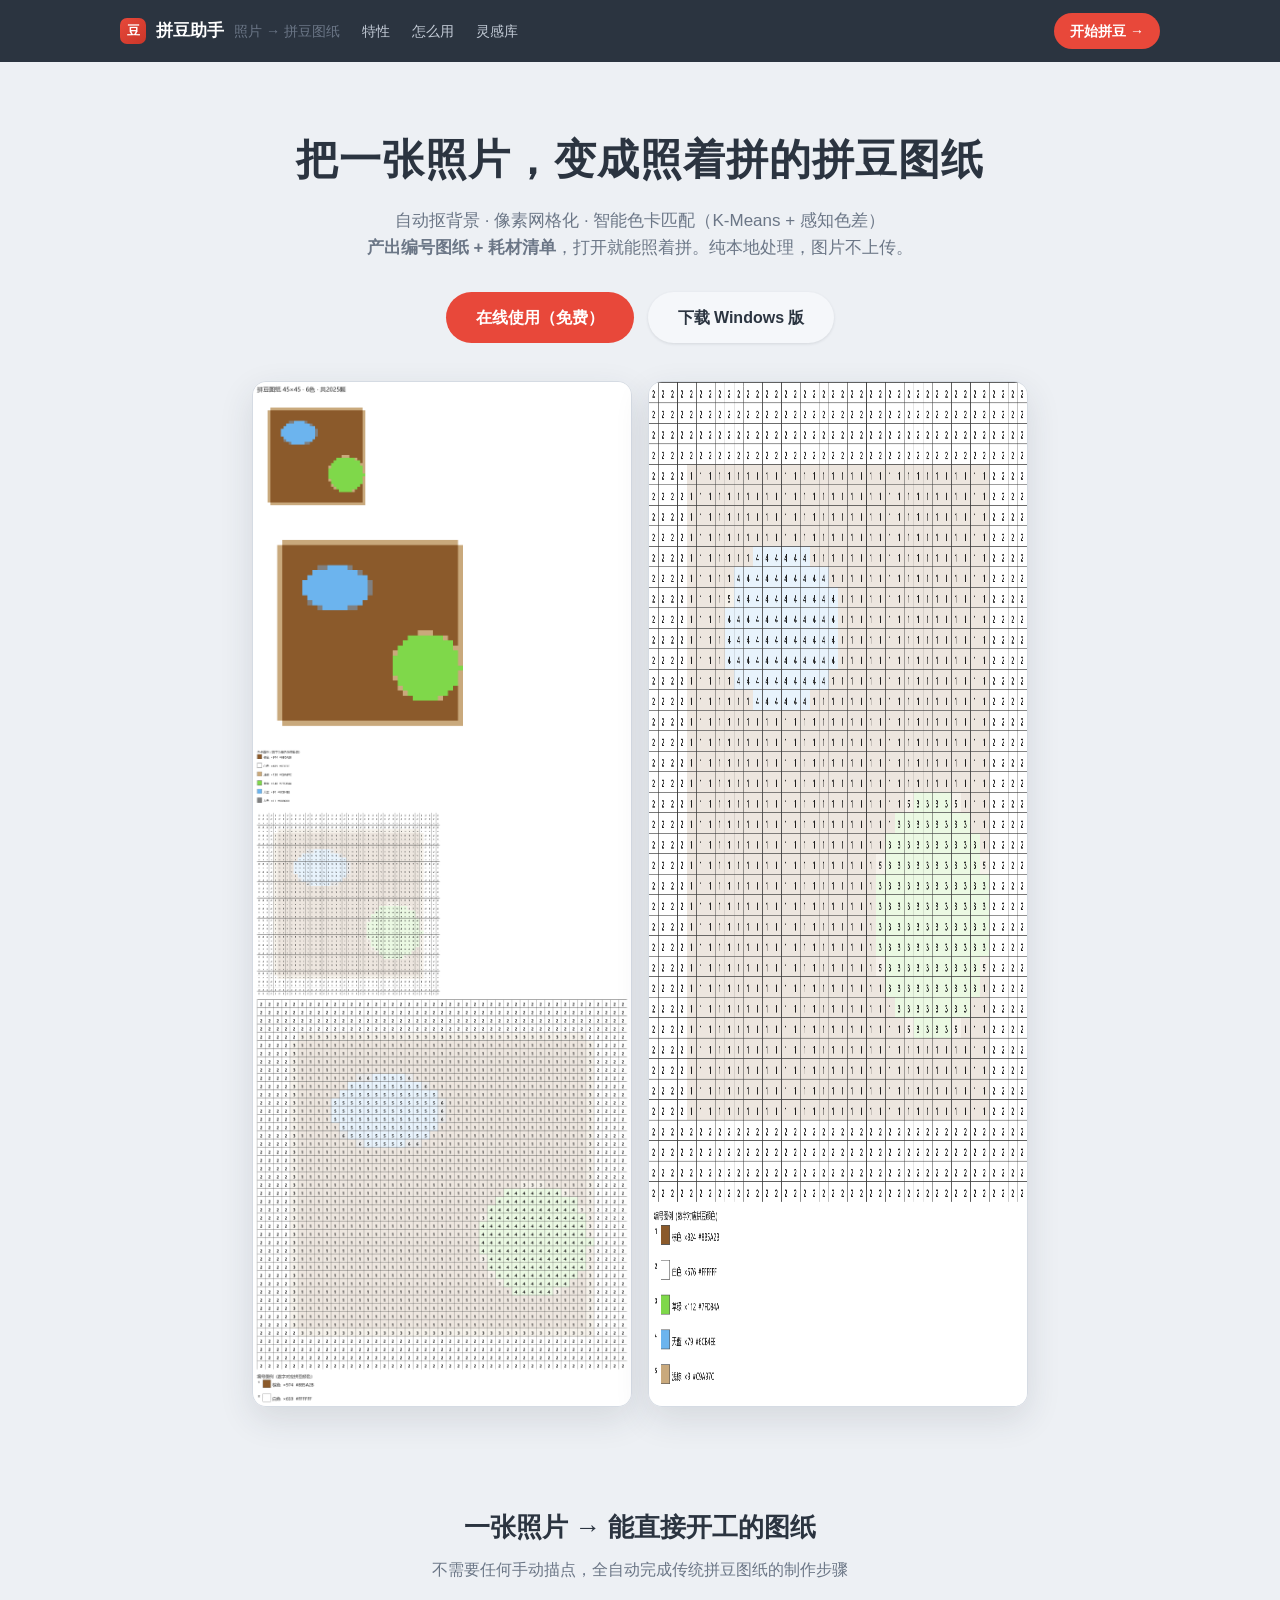
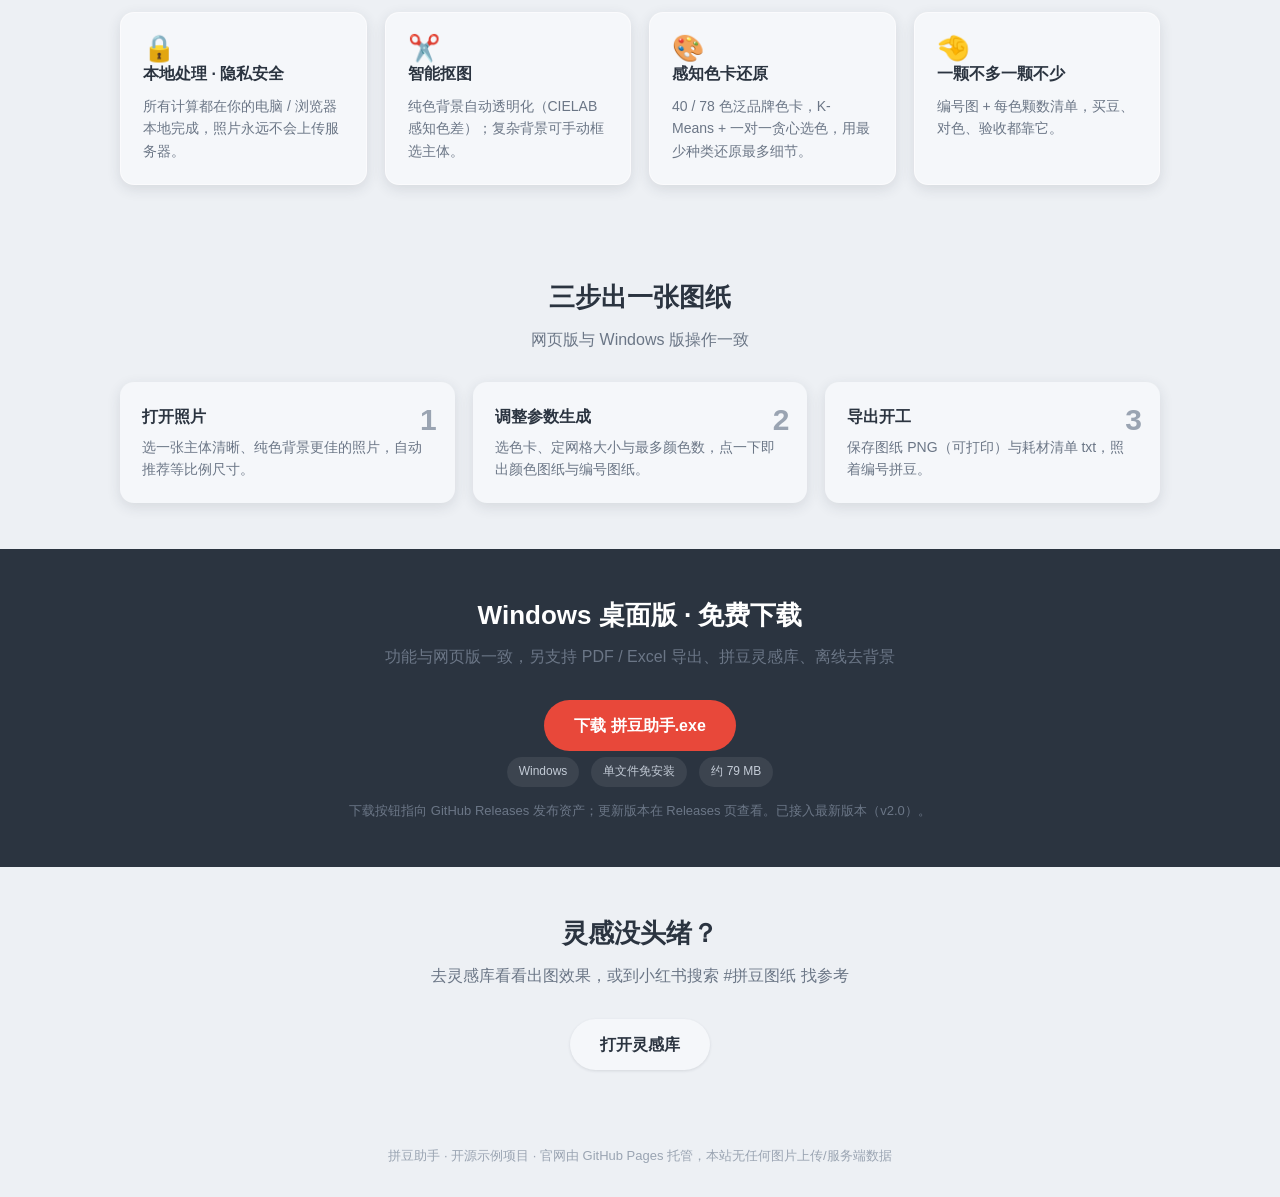
==== site/index.html @ e29d4979 "v2.0: 拼豆助手桌面端 + GitHub Pages 官网与在线工具" ====
<!DOCTYPE html>
<html lang="zh-CN">
<head>
<meta charset="UTF-8">
<meta name="viewport" content="width=device-width, initial-scale=1.0">
<title>拼豆助手 · 照片变拼豆图纸</title>
<meta name="description" content="把一张照片变成可以直接照着拼的拼豆图纸：自动抠图、色卡映射、编号图纸、耗材清单。纯本地处理，不上传图片。">
<link rel="stylesheet" href="css/style.css">
</head>
<body>

<header>
  <div class="wrap">
    <nav>
      <span class="logo"><span class="dot-heart"></span>拼豆助手
        <small>照片 → 拼豆图纸</small></span>
      <a class="navlink" href="#features">特性</a>
      <a class="navlink" href="#how">怎么用</a>
      <a class="navlink" href="gallery.html">灵感库</a>
      <span class="spacer"></span>
      <a class="cta" href="tool.html">开始拼豆 →</a>
    </nav>
  </div>
</header>

<section class="hero">
  <div class="wrap">
    <h1>把一张照片，变成<b>照着拼</b>的拼豆图纸</h1>
    <p class="sub">自动抠背景 · 像素网格化 · 智能色卡匹配（K-Means + 感知色差）<br>
      <b>产出编号图纸 + 耗材清单</b>，打开就能照着拼。纯本地处理，图片不上传。</p>
    <div class="btnrow">
      <a class="btn primary" href="tool.html">在线使用（免费）</a>
      <a class="btn ghost" href="#download">下载 Windows 版</a>
    </div>
    <div class="hero-pic">
      <img src="assets/sample_t1.png" alt="拼豆图纸示例：颜色格子图 + 图例">
      <img src="assets/sample_number.png" alt="拼豆图纸示例：编号图">
    </div>
  </div>
</section>

<section id="features">
  <div class="wrap">
    <h2>一张照片 → 能直接开工的图纸</h2>
    <p class="lead">不需要任何手动描点，全自动完成传统拼豆图纸的制作步骤</p>
    <div class="cards">
      <div class="card"><div class="emoji">🔒</div><h3>本地处理 · 隐私安全</h3>
        <p>所有计算都在你的电脑 / 浏览器本地完成，照片永远不会上传服务器。</p></div>
      <div class="card"><div class="emoji">✂️</div><h3>智能抠图</h3>
        <p>纯色背景自动透明化（CIELAB 感知色差）；复杂背景可手动框选主体。</p></div>
      <div class="card"><div class="emoji">🎨</div><h3>感知色卡还原</h3>
        <p>40 / 78 色泛品牌色卡，K-Means + 一对一贪心选色，用最少种类还原最多细节。</p></div>
      <div class="card"><div class="emoji">🤏</div><h3>一颗不多一颗不少</h3>
        <p>编号图 + 每色颗数清单，买豆、对色、验收都靠它。</p></div>
    </div>
  </div>
</section>

<section id="how">
  <div class="wrap">
    <h2>三步出一张图纸</h2>
    <p class="lead">网页版与 Windows 版操作一致</p>
    <div class="steps">
      <div class="step"><span class="n">1</span><h4>打开照片</h4>
        <p>选一张主体清晰、纯色背景更佳的照片，自动推荐等比例尺寸。</p></div>
      <div class="step"><span class="n">2</span><h4>调整参数生成</h4>
        <p>选色卡、定网格大小与最多颜色数，点一下即出颜色图纸与编号图纸。</p></div>
      <div class="step"><span class="n">3</span><h4>导出开工</h4>
        <p>保存图纸 PNG（可打印）与耗材清单 txt，照着编号拼豆。</p></div>
    </div>
  </div>
</section>

<section id="download" class="download">
  <div class="wrap">
    <h2>Windows 桌面版 · 免费下载</h2>
    <p class="lead">功能与网页版一致，另支持 PDF / Excel 导出、拼豆灵感库、离线去背景</p>
    <div class="btnrow"><a class="btn primary" id="dl-btn" href="#download">下载 拼豆助手.exe</a></div>
    <div class="badges"><span>Windows</span><span>单文件免安装</span><span>约 79 MB</span></div>
    <p class="note">下载按钮指向 GitHub Releases 发布资产；更新版本在 Releases 页查看。<br id="dl-hint" style="display:none">已接入最新版本（v2.0）。</p>
  </div>
</section>

<section>
  <div class="wrap">
    <h2>灵感没头绪？</h2>
    <p class="lead">去灵感库看看出图效果，或到小红书搜索 #拼豆图纸 找参考</p>
    <div class="btnrow"><a class="btn ghost" href="gallery.html">打开灵感库</a></div>
  </div>
</section>

<footer>
  拼豆助手 · 开源示例项目 · 官网由 GitHub Pages 托管，本站无任何图片上传/服务端数据
</footer>

</body>
</html>
---- site/css/style.css ----
/* 拼豆助手 · 官网样式 —— 现代拟态风（与桌面版一致） */
* { margin: 0; padding: 0; box-sizing: border-box; }
:root {
  --bg: #EDF0F4; --card: #F5F7FA; --paper: #FFFFFF;
  --ink: #2B3440; --ink-soft: #6B7686; --ink-faint: #9AA4B2;
  --bead: #E8483A; --bead-dark: #C93629; --teal: #2E8C83; --gold: #E8A33D;
  --shadow: rgba(43, 52, 64, .12); --hair: #D5DBE3;
}
html { scroll-behavior: smooth; }
body { background: var(--bg); color: var(--ink);
  font-family: "Segoe UI", "Microsoft YaHei UI", "PingFang SC", sans-serif;
  line-height: 1.6; -webkit-font-smoothing: antialiased; }
a { color: var(--teal); text-decoration: none; }
a:hover { text-decoration: underline; }
.wrap { max-width: 1080px; margin: 0 auto; padding: 0 20px; }

/* 头部 */
header { background: var(--ink); position: sticky; top: 0; z-index: 50; }
nav { display: flex; align-items: center; gap: 22px; height: 62px; }
.logo { display: flex; align-items: center; gap: 10px; color: #fff;
  font-weight: 700; font-size: 17px; }
.logo small { color: var(--ink-soft); font-weight: 400; }
.dot-heart { width: 26px; height: 26px; border-radius: 7px;
  background: linear-gradient(135deg, var(--bead), var(--bead-dark));
  position: relative; }
.dot-heart::after { content: "豆"; position: absolute; inset: 0;
  display: grid; place-items: center; color: #fff; font-size: 13px; }
nav a.navlink { color: #C3CBD6; font-size: 14px; }
nav a.navlink:hover { color: #fff; text-decoration: none; }
nav .spacer { flex: 1; }
nav .cta { background: var(--bead); color: #fff !important; padding: 7px 16px;
  border-radius: 24px; font-size: 14px; font-weight: 600; }
nav .cta:hover { background: var(--bead-dark); text-decoration: none; }

/* Hero */
.hero { padding: 64px 0 54px; text-align: center; }
.hero h1 { font-size: 42px; letter-spacing: 1px; }
.hero .sub { color: var(--ink-soft); font-size: 17px; margin: 14px 0 30px; }
.btnrow { display: flex; gap: 14px; justify-content: center; flex-wrap: wrap; }
.btn { display: inline-block; padding: 13px 30px; border-radius: 26px;
  font-size: 16px; font-weight: 600; cursor: pointer; border: none; }
.btn.primary { background: var(--bead); color: #fff; }
.btn.primary:hover { background: var(--bead-dark); text-decoration: none; }
.btn.ghost { background: var(--card); color: var(--ink);
  box-shadow: 0 1px 3px var(--shadow); }
.btn.ghost:hover { background: #fff; text-decoration: none; }
.hero-pic { margin-top: 38px; display: flex; justify-content: center; gap: 16px;
  flex-wrap: wrap; }
.hero-pic img { max-width: 380px; width: 100%; border-radius: 14px;
  box-shadow: 0 12px 34px var(--shadow); border: 1px solid var(--hair); }

/* 区块 */
section { padding: 46px 0; }
section h2 { font-size: 26px; text-align: center; margin-bottom: 8px; }
section .lead { text-align: center; color: var(--ink-soft); margin-bottom: 30px; }
.cards { display: grid; grid-template-columns: repeat(auto-fit, minmax(220px, 1fr));
  gap: 18px; }
.card { background: var(--card); border-radius: 14px; padding: 22px;
  box-shadow: 0 4px 14px var(--shadow); border: 1px solid rgba(255,255,255,.6); }
.card h3 { font-size: 16px; margin-bottom: 8px; }
.card p { color: var(--ink-soft); font-size: 14px; }
.emoji { font-size: 26px; line-height: 1; }

/* 步骤 */
.steps { display: grid; grid-template-columns: repeat(auto-fit, minmax(240px, 1fr));
  gap: 18px; }
.step { background: var(--card); border-radius: 14px; padding: 22px;
  position: relative; box-shadow: 0 4px 14px var(--shadow); }
.step .n { position: absolute; top: 14px; right: 18px; color: var(--ink-faint);
  font-size: 30px; font-weight: 800; }
.step h4 { margin-bottom: 6px; }
.step p { color: var(--ink-soft); font-size: 14px; }

/* 下载 */
.download { background: var(--ink); color: #fff; text-align: center; }
.download h2 { color: #fff; }
.download .lead { color: var(--ink-soft); }
.badges { display: flex; justify-content: center; gap: 12px; flex-wrap: wrap;
  margin-top: 6px; }
.badges span { background: rgba(255,255,255,.08); padding: 5px 12px;
  border-radius: 20px; font-size: 12px; color: #C3CBD6; }
.note { margin-top: 14px; color: var(--ink-soft); font-size: 13px; }

/* 灵感库 */
.pics { display: grid; grid-template-columns: repeat(auto-fit, minmax(220px, 1fr));
  gap: 18px; }
.pics figure { background: var(--card); border-radius: 14px; padding: 12px;
  box-shadow: 0 4px 14px var(--shadow); }
.pics img { width: 100%; border-radius: 8px; border: 1px solid var(--hair); }
.pics figcaption { font-size: 13px; color: var(--ink-soft); padding: 8px 2px 2px; }

footer { padding: 30px 0; text-align: center; color: var(--ink-faint);
  font-size: 13px; }

@media (max-width: 640px) {
  .hero h1 { font-size: 30px; }
  nav .navlink, .logo small { display: none; }
}
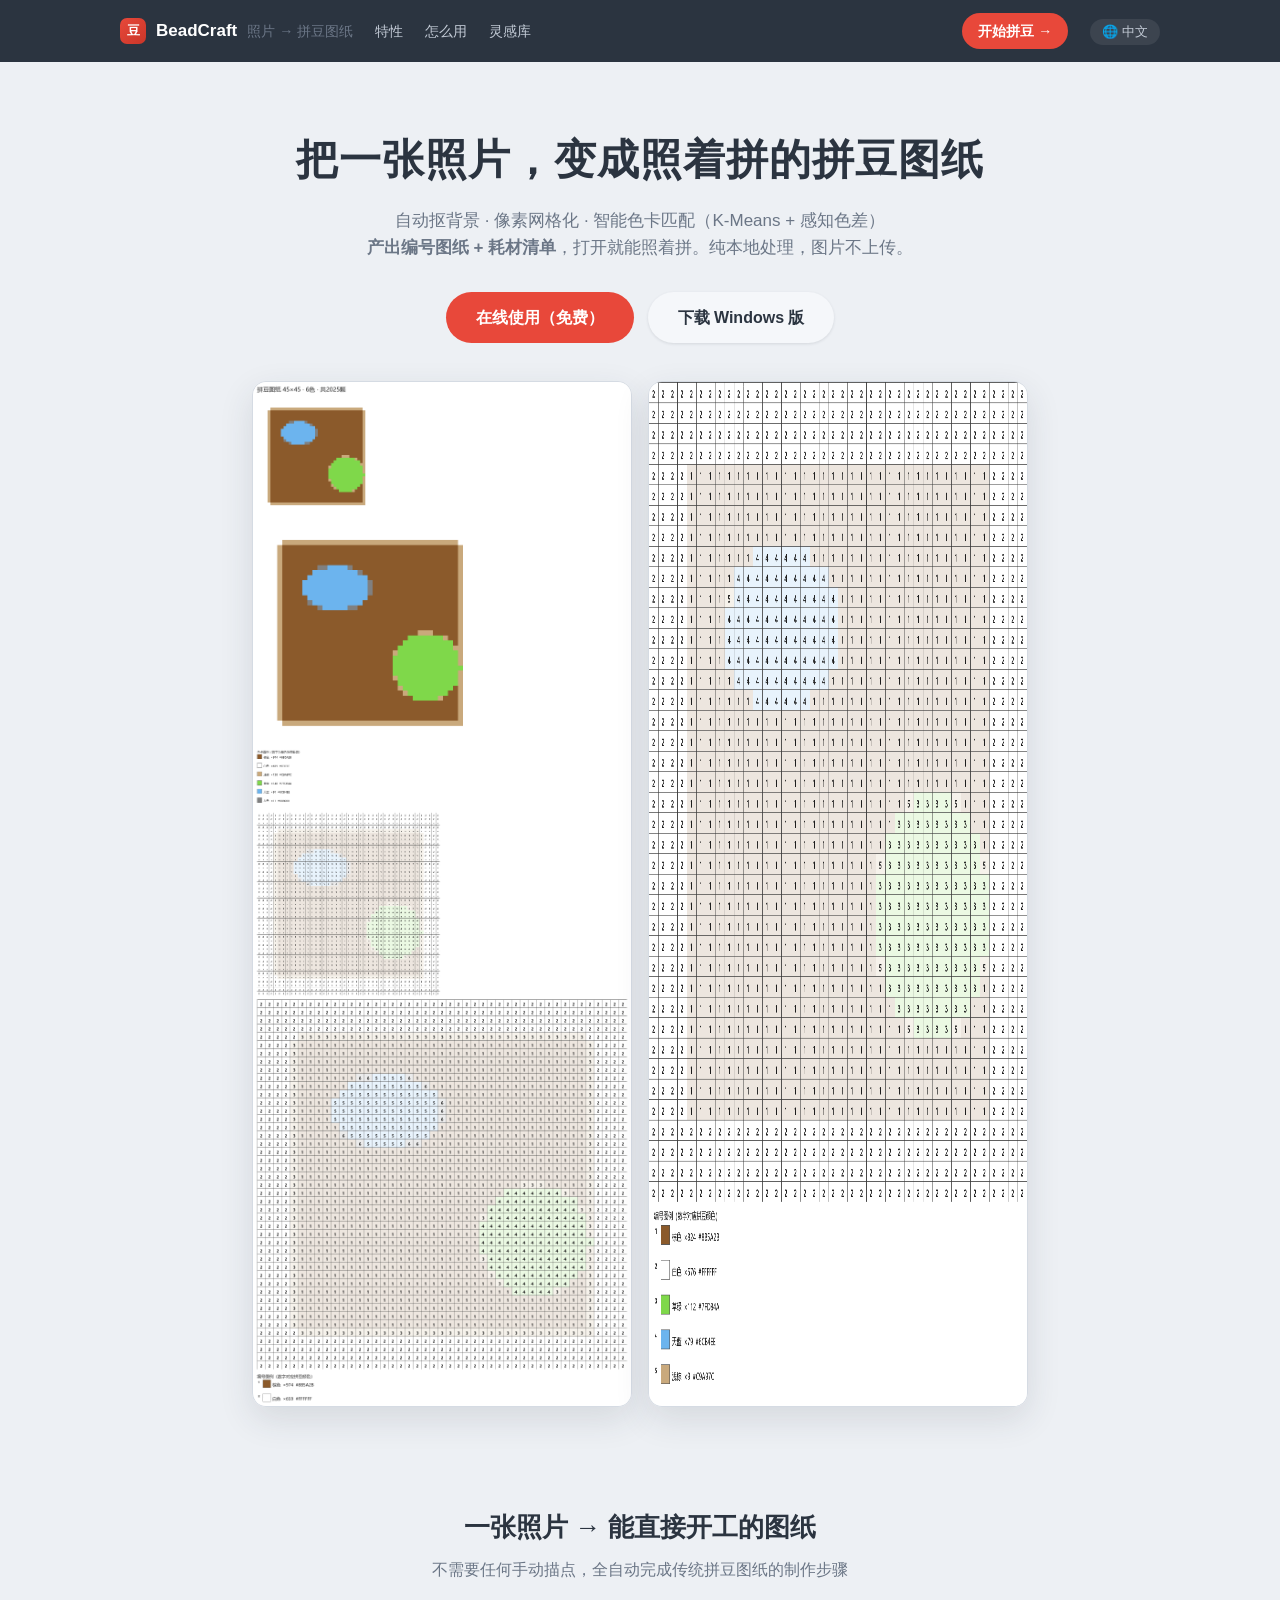
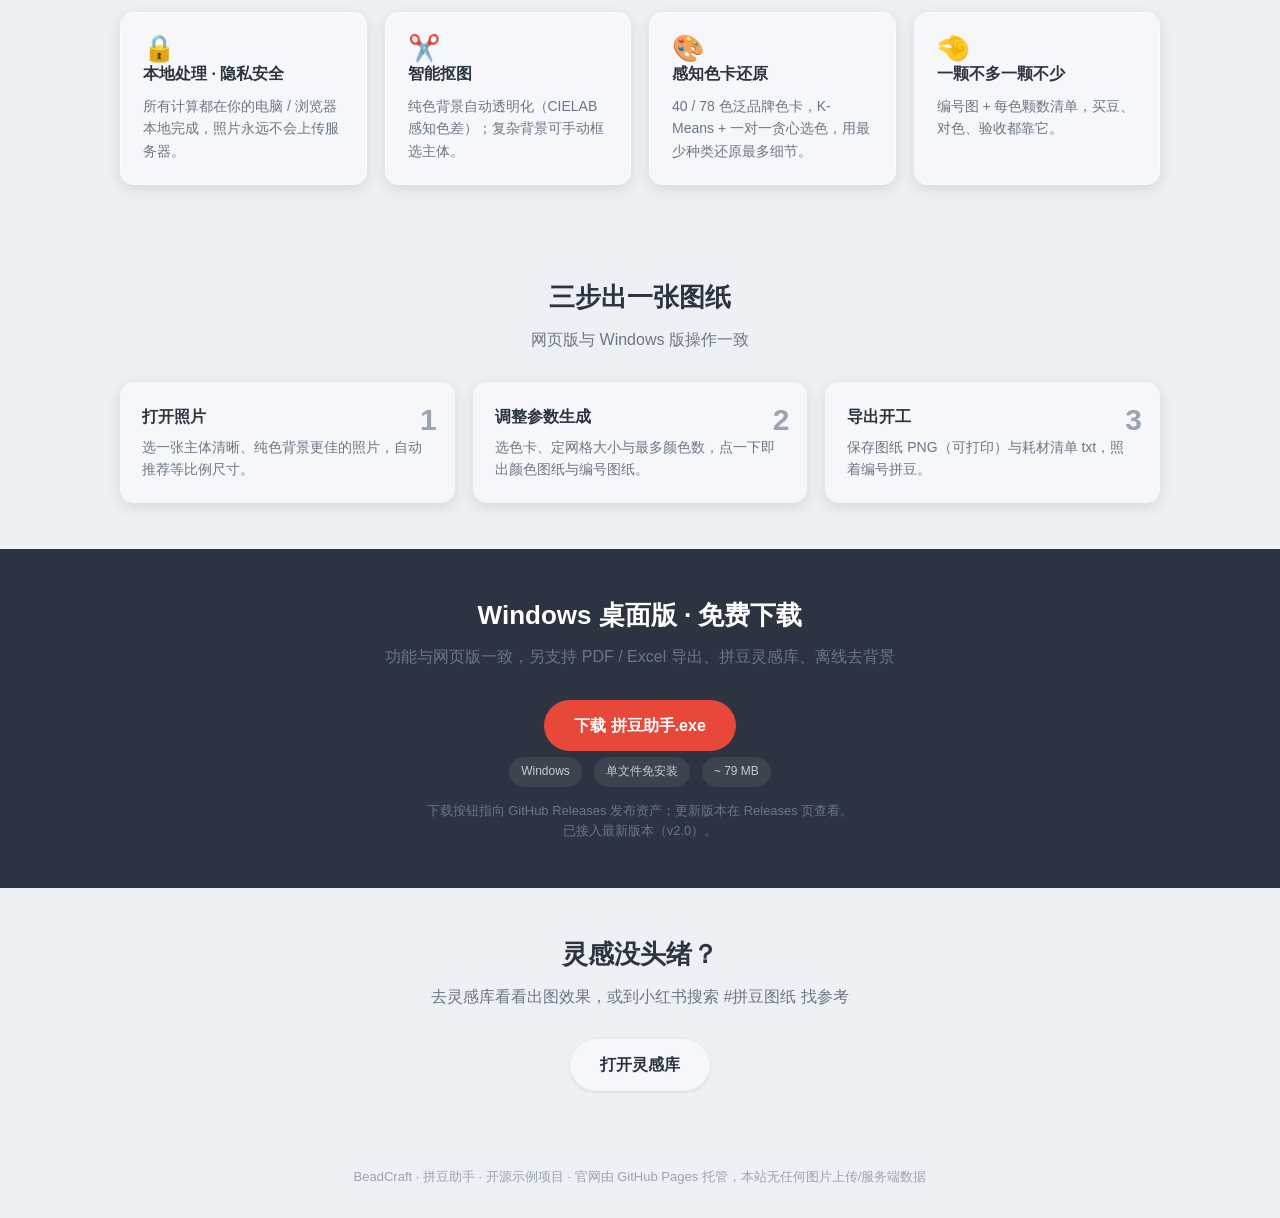
==== commit a20edda0: "site: 新版双语官网（中英切换 + 下载链接指向 Release）" ====
--- a/site/index.html
+++ b/site/index.html
@@ -3,8 +3,8 @@
 <head>
 <meta charset="UTF-8">
 <meta name="viewport" content="width=device-width, initial-scale=1.0">
-<title>拼豆助手 · 照片变拼豆图纸</title>
-<meta name="description" content="把一张照片变成可以直接照着拼的拼豆图纸：自动抠图、色卡映射、编号图纸、耗材清单。纯本地处理，不上传图片。">
+<title>BeadCraft · 拼豆助手 — Photo to Perler-Bead Pattern</title>
+<meta name="description" content="Turn any photo into a numbered perler-bead pattern: automatic background removal, palette mapping, printable chart + supply list. Runs entirely offline in your browser. / 把照片一键变成拼豆图纸，纯浏览器本地处理。">
 <link rel="stylesheet" href="css/style.css">
 </head>
 <body>
@@ -12,25 +12,42 @@
 <header>
   <div class="wrap">
     <nav>
-      <span class="logo"><span class="dot-heart"></span>拼豆助手
-        <small>照片 → 拼豆图纸</small></span>
-      <a class="navlink" href="#features">特性</a>
-      <a class="navlink" href="#how">怎么用</a>
-      <a class="navlink" href="gallery.html">灵感库</a>
+      <span class="logo"><span class="dot-heart"></span>BeadCraft
+        <small data-lang="zh">照片 → 拼豆图纸</small>
+        <small data-lang="en" style="display:none">Photo → Bead Pattern</small></span>
+      <a class="navlink" href="#features" data-lang="zh">特性</a>
+      <a class="navlink" href="#features" data-lang="en" style="display:none">Features</a>
+      <a class="navlink" href="#how" data-lang="zh">怎么用</a>
+      <a class="navlink" href="#how" data-lang="en" style="display:none">How-To</a>
+      <a class="navlink" href="gallery.html" data-lang="zh">灵感库</a>
+      <a class="navlink" href="gallery.html" data-lang="en" style="display:none">Gallery</a>
       <span class="spacer"></span>
-      <a class="cta" href="tool.html">开始拼豆 →</a>
+      <a class="cta" href="tool.html" data-lang="zh">开始拼豆 →</a>
+      <a class="cta" href="tool.html" data-lang="en" style="display:none">Try Online →</a>
+      <span class="lang-sel" id="langSel">
+        <button onclick="toggleLang()" id="langBtn">🌐 中文</button>
+        <div class="drop">
+          <a href="#" onclick="setLang('zh');return false">中文</a>
+          <a href="#" onclick="setLang('en');return false">English</a>
+        </div>
+      </span>
     </nav>
   </div>
 </header>
 
 <section class="hero">
   <div class="wrap">
-    <h1>把一张照片，变成<b>照着拼</b>的拼豆图纸</h1>
-    <p class="sub">自动抠背景 · 像素网格化 · 智能色卡匹配（K-Means + 感知色差）<br>
+    <h1 data-lang="zh">把一张照片，变成<b>照着拼</b>的拼豆图纸</h1>
+    <h1 data-lang="en" style="display:none">Turn any photo into a <b>printable</b> perler-bead pattern</h1>
+    <p class="sub" data-lang="zh">自动抠背景 · 像素网格化 · 智能色卡匹配（K-Means + 感知色差）<br>
       <b>产出编号图纸 + 耗材清单</b>，打开就能照着拼。纯本地处理，图片不上传。</p>
+    <p class="sub" data-lang="en" style="display:none">Auto background removal · Pixel grid · Smart palette matching (K-Means + perceptual color)<br>
+      <b>Numbered chart + shopping list</b>, ready to bead. 100% local — nothing is uploaded.</p>
     <div class="btnrow">
-      <a class="btn primary" href="tool.html">在线使用（免费）</a>
-      <a class="btn ghost" href="#download">下载 Windows 版</a>
+      <a class="btn primary" href="tool.html" data-lang="zh">在线使用（免费）</a>
+      <a class="btn primary" href="tool.html" data-lang="en" style="display:none">Use Online (Free)</a>
+      <a class="btn ghost" href="#download" data-lang="zh">下载 Windows 版</a>
+      <a class="btn ghost" href="#download" data-lang="en" style="display:none">Download for Windows</a>
     </div>
     <div class="hero-pic">
       <img src="assets/sample_t1.png" alt="拼豆图纸示例：颜色格子图 + 图例">
@@ -41,57 +58,116 @@
 
 <section id="features">
   <div class="wrap">
-    <h2>一张照片 → 能直接开工的图纸</h2>
-    <p class="lead">不需要任何手动描点，全自动完成传统拼豆图纸的制作步骤</p>
+    <h2 data-lang="zh">一张照片 → 能直接开工的图纸</h2>
+    <h2 data-lang="en" style="display:none">One photo → a pattern you can bead right now</h2>
+    <p class="lead" data-lang="zh">不需要任何手动描点，全自动完成传统拼豆图纸的制作步骤</p>
+    <p class="lead" data-lang="en" style="display:none">Fully automatic — no manual tracing, no pixel-by-pixel drawing</p>
     <div class="cards">
-      <div class="card"><div class="emoji">🔒</div><h3>本地处理 · 隐私安全</h3>
-        <p>所有计算都在你的电脑 / 浏览器本地完成，照片永远不会上传服务器。</p></div>
-      <div class="card"><div class="emoji">✂️</div><h3>智能抠图</h3>
-        <p>纯色背景自动透明化（CIELAB 感知色差）；复杂背景可手动框选主体。</p></div>
-      <div class="card"><div class="emoji">🎨</div><h3>感知色卡还原</h3>
-        <p>40 / 78 色泛品牌色卡，K-Means + 一对一贪心选色，用最少种类还原最多细节。</p></div>
-      <div class="card"><div class="emoji">🤏</div><h3>一颗不多一颗不少</h3>
-        <p>编号图 + 每色颗数清单，买豆、对色、验收都靠它。</p></div>
+      <div class="card"><div class="emoji">🔒</div>
+        <h3 data-lang="zh">本地处理 · 隐私安全</h3>
+        <h3 data-lang="en" style="display:none">Private · No Upload</h3>
+        <p data-lang="zh">所有计算都在你的电脑 / 浏览器本地完成，照片永远不会上传服务器。</p>
+        <p data-lang="en" style="display:none">Everything runs locally on your device. Your photos never leave your computer.</p></div>
+      <div class="card"><div class="emoji">✂️</div>
+        <h3 data-lang="zh">智能抠图</h3>
+        <h3 data-lang="en" style="display:none">Smart Cutout</h3>
+        <p data-lang="zh">纯色背景自动透明化（CIELAB 感知色差）；复杂背景可手动框选主体。</p>
+        <p data-lang="en" style="display:none">Auto-removes solid backgrounds (CIELAB color difference); manual crop for complex scenes.</p></div>
+      <div class="card"><div class="emoji">🎨</div>
+        <h3 data-lang="zh">感知色卡还原</h3>
+        <h3 data-lang="en" style="display:none">Perceptual Palette</h3>
+        <p data-lang="zh">40 / 78 色泛品牌色卡，K-Means + 一对一贪心选色，用最少种类还原最多细节。</p>
+        <p data-lang="en" style="display:none">40/78 color palettes. K-Means + greedy 1:1 matching — maximum detail with minimum bead colors.</p></div>
+      <div class="card"><div class="emoji">🤏</div>
+        <h3 data-lang="zh">一颗不多一颗不少</h3>
+        <h3 data-lang="en" style="display:none">Exact Counts</h3>
+        <p data-lang="zh">编号图 + 每色颗数清单，买豆、对色、验收都靠它。</p>
+        <p data-lang="en" style="display:none">Numbered chart + per-color bead count — buy exactly what you need.</p></div>
     </div>
   </div>
 </section>
 
 <section id="how">
   <div class="wrap">
-    <h2>三步出一张图纸</h2>
-    <p class="lead">网页版与 Windows 版操作一致</p>
+    <h2 data-lang="zh">三步出一张图纸</h2>
+    <h2 data-lang="en" style="display:none">Three steps to a pattern</h2>
+    <p class="lead" data-lang="zh">网页版与 Windows 版操作一致</p>
+    <p class="lead" data-lang="en" style="display:none">Same workflow for web & desktop</p>
     <div class="steps">
-      <div class="step"><span class="n">1</span><h4>打开照片</h4>
-        <p>选一张主体清晰、纯色背景更佳的照片，自动推荐等比例尺寸。</p></div>
-      <div class="step"><span class="n">2</span><h4>调整参数生成</h4>
-        <p>选色卡、定网格大小与最多颜色数，点一下即出颜色图纸与编号图纸。</p></div>
-      <div class="step"><span class="n">3</span><h4>导出开工</h4>
-        <p>保存图纸 PNG（可打印）与耗材清单 txt，照着编号拼豆。</p></div>
+      <div class="step"><span class="n">1</span>
+        <h4 data-lang="zh">打开照片</h4><h4 data-lang="en" style="display:none">Open a photo</h4>
+        <p data-lang="zh">选一张主体清晰、纯色背景更佳的照片，自动推荐等比例尺寸。</p>
+        <p data-lang="en" style="display:none">Choose a clear subject photo (solid background helps). Suggested sizes are auto-calculated.</p></div>
+      <div class="step"><span class="n">2</span>
+        <h4 data-lang="zh">调整参数生成</h4><h4 data-lang="en" style="display:none">Adjust & generate</h4>
+        <p data-lang="zh">选色卡、定网格大小与最多颜色数，点一下即出颜色图纸与编号图纸。</p>
+        <p data-lang="en" style="display:none">Pick a palette, set grid size & max colors. One click produces both color and numbered charts.</p></div>
+      <div class="step"><span class="n">3</span>
+        <h4 data-lang="zh">导出开工</h4><h4 data-lang="en" style="display:none">Export & bead</h4>
+        <p data-lang="zh">保存图纸 PNG（可打印）与耗材清单 txt，照着编号拼豆。</p>
+        <p data-lang="en" style="display:none">Download printable PNGs and a shopping list, then follow the numbers to bead.</p></div>
     </div>
   </div>
 </section>
 
 <section id="download" class="download">
   <div class="wrap">
-    <h2>Windows 桌面版 · 免费下载</h2>
-    <p class="lead">功能与网页版一致，另支持 PDF / Excel 导出、拼豆灵感库、离线去背景</p>
-    <div class="btnrow"><a class="btn primary" id="dl-btn" href="#download">下载 拼豆助手.exe</a></div>
-    <div class="badges"><span>Windows</span><span>单文件免安装</span><span>约 79 MB</span></div>
-    <p class="note">下载按钮指向 GitHub Releases 发布资产；更新版本在 Releases 页查看。<br id="dl-hint" style="display:none">已接入最新版本（v2.0）。</p>
+    <h2 data-lang="zh">Windows 桌面版 · 免费下载</h2>
+    <h2 data-lang="en" style="display:none">Windows Desktop App · Free Download</h2>
+    <p class="lead" data-lang="zh">功能与网页版一致，另支持 PDF / Excel 导出、拼豆灵感库、离线去背景</p>
+    <p class="lead" data-lang="en" style="display:none">Same features as the web version, plus PDF/Excel export, inspiration gallery, and offline cutout</p>
+    <div class="btnrow">
+      <a class="btn primary" id="dl-btn" href="https://github.com/keobey/pixel-beads/releases/download/v2.0/%E6%8B%BC%E8%B1%86%E5%8A%A9%E6%89%8B.exe" target="_blank">
+        <span data-lang="zh">下载 拼豆助手.exe</span>
+        <span data-lang="en" style="display:none">Download 拼豆助手.exe</span>
+      </a>
+    </div>
+    <div class="badges"><span>Windows</span><span data-lang="zh">单文件免安装</span><span data-lang="en" style="display:none">Portable · No install</span><span>~ 79 MB</span></div>
+    <p class="note" data-lang="zh">下载按钮指向 GitHub Releases 发布资产；更新版本在 Releases 页查看。<br>已接入最新版本（v2.0）。</p>
+    <p class="note" data-lang="en" style="display:none">The download button links to the GitHub Releases asset. Check the Releases page for updates.<br>Latest version: v2.0.</p>
   </div>
 </section>
 
 <section>
   <div class="wrap">
-    <h2>灵感没头绪？</h2>
-    <p class="lead">去灵感库看看出图效果，或到小红书搜索 #拼豆图纸 找参考</p>
-    <div class="btnrow"><a class="btn ghost" href="gallery.html">打开灵感库</a></div>
+    <h2 data-lang="zh">灵感没头绪？</h2>
+    <h2 data-lang="en" style="display:none">Need inspiration?</h2>
+    <p class="lead" data-lang="zh">去灵感库看看出图效果，或到小红书搜索 #拼豆图纸 找参考</p>
+    <p class="lead" data-lang="en" style="display:none">Browse the gallery for examples, or search "perler bead patterns" on Pinterest</p>
+    <div class="btnrow">
+      <a class="btn ghost" href="gallery.html" data-lang="zh">打开灵感库</a>
+      <a class="btn ghost" href="gallery.html" data-lang="en" style="display:none">Open Gallery</a>
+    </div>
   </div>
 </section>
 
 <footer>
-  拼豆助手 · 开源示例项目 · 官网由 GitHub Pages 托管，本站无任何图片上传/服务端数据
+  <span data-lang="zh">BeadCraft · 拼豆助手 · 开源示例项目 · 官网由 GitHub Pages 托管，本站无任何图片上传/服务端数据</span>
+  <span data-lang="en" style="display:none">BeadCraft · Open-source project · Hosted on GitHub Pages · No server-side processing</span>
 </footer>
 
+<script>
+const LANG_KEY = "beadcraft_lang";
+function setLang(lang) {
+  document.querySelectorAll("[data-lang]").forEach(el => {
+    el.style.display = el.getAttribute("data-lang") === lang ? "" : "none";
+  });
+  document.getElementById("langBtn").textContent = lang === "zh" ? "🌐 中文" : "🌐 EN";
+  document.querySelector("html").lang = lang === "zh" ? "zh-CN" : "en";
+  localStorage.setItem(LANG_KEY, lang);
+  document.getElementById("langSel").classList.remove("open");
+}
+function toggleLang() {
+  document.getElementById("langSel").classList.toggle("open");
+}
+// 点击外部关闭下拉
+document.addEventListener("click", function(e) {
+  const sel = document.getElementById("langSel");
+  if (!sel.contains(e.target)) sel.classList.remove("open");
+});
+// 初始化
+const saved = localStorage.getItem(LANG_KEY) || "zh";
+setLang(saved);
+</script>
 </body>
 </html>
--- a/site/css/style.css
+++ b/site/css/style.css
@@ -1,4 +1,4 @@
-/* 拼豆助手 · 官网样式 —— 现代拟态风（与桌面版一致） */
+/* 拼豆助手 · 官网样式（双语版）—— 现代拟态风 */
 * { margin: 0; padding: 0; box-sizing: border-box; }
 :root {
   --bg: #EDF0F4; --card: #F5F7FA; --paper: #FFFFFF;
@@ -13,6 +13,20 @@
 a { color: var(--teal); text-decoration: none; }
 a:hover { text-decoration: underline; }
 .wrap { max-width: 1080px; margin: 0 auto; padding: 0 20px; }
+
+/* 语言切换 */
+.lang-sel { position: relative; display: inline-block; }
+.lang-sel button { background: rgba(255,255,255,.08); color: #C3CBD6;
+  border: none; padding: 4px 12px; border-radius: 14px; cursor: pointer;
+  font-size: 13px; }
+.lang-sel button:hover { background: rgba(255,255,255,.15); color: #fff; }
+.lang-sel .drop { display: none; position: absolute; right: 0; top: 28px;
+  background: #fff; border-radius: 8px; box-shadow: 0 4px 14px var(--shadow);
+  z-index: 100; min-width: 100px; }
+.lang-sel .drop a { display: block; padding: 8px 14px; color: var(--ink);
+  font-size: 13px; white-space: nowrap; }
+.lang-sel .drop a:hover { background: var(--bg); text-decoration: none; }
+.lang-sel.open .drop { display: block; }
 
 /* 头部 */
 header { background: var(--ink); position: sticky; top: 0; z-index: 50; }
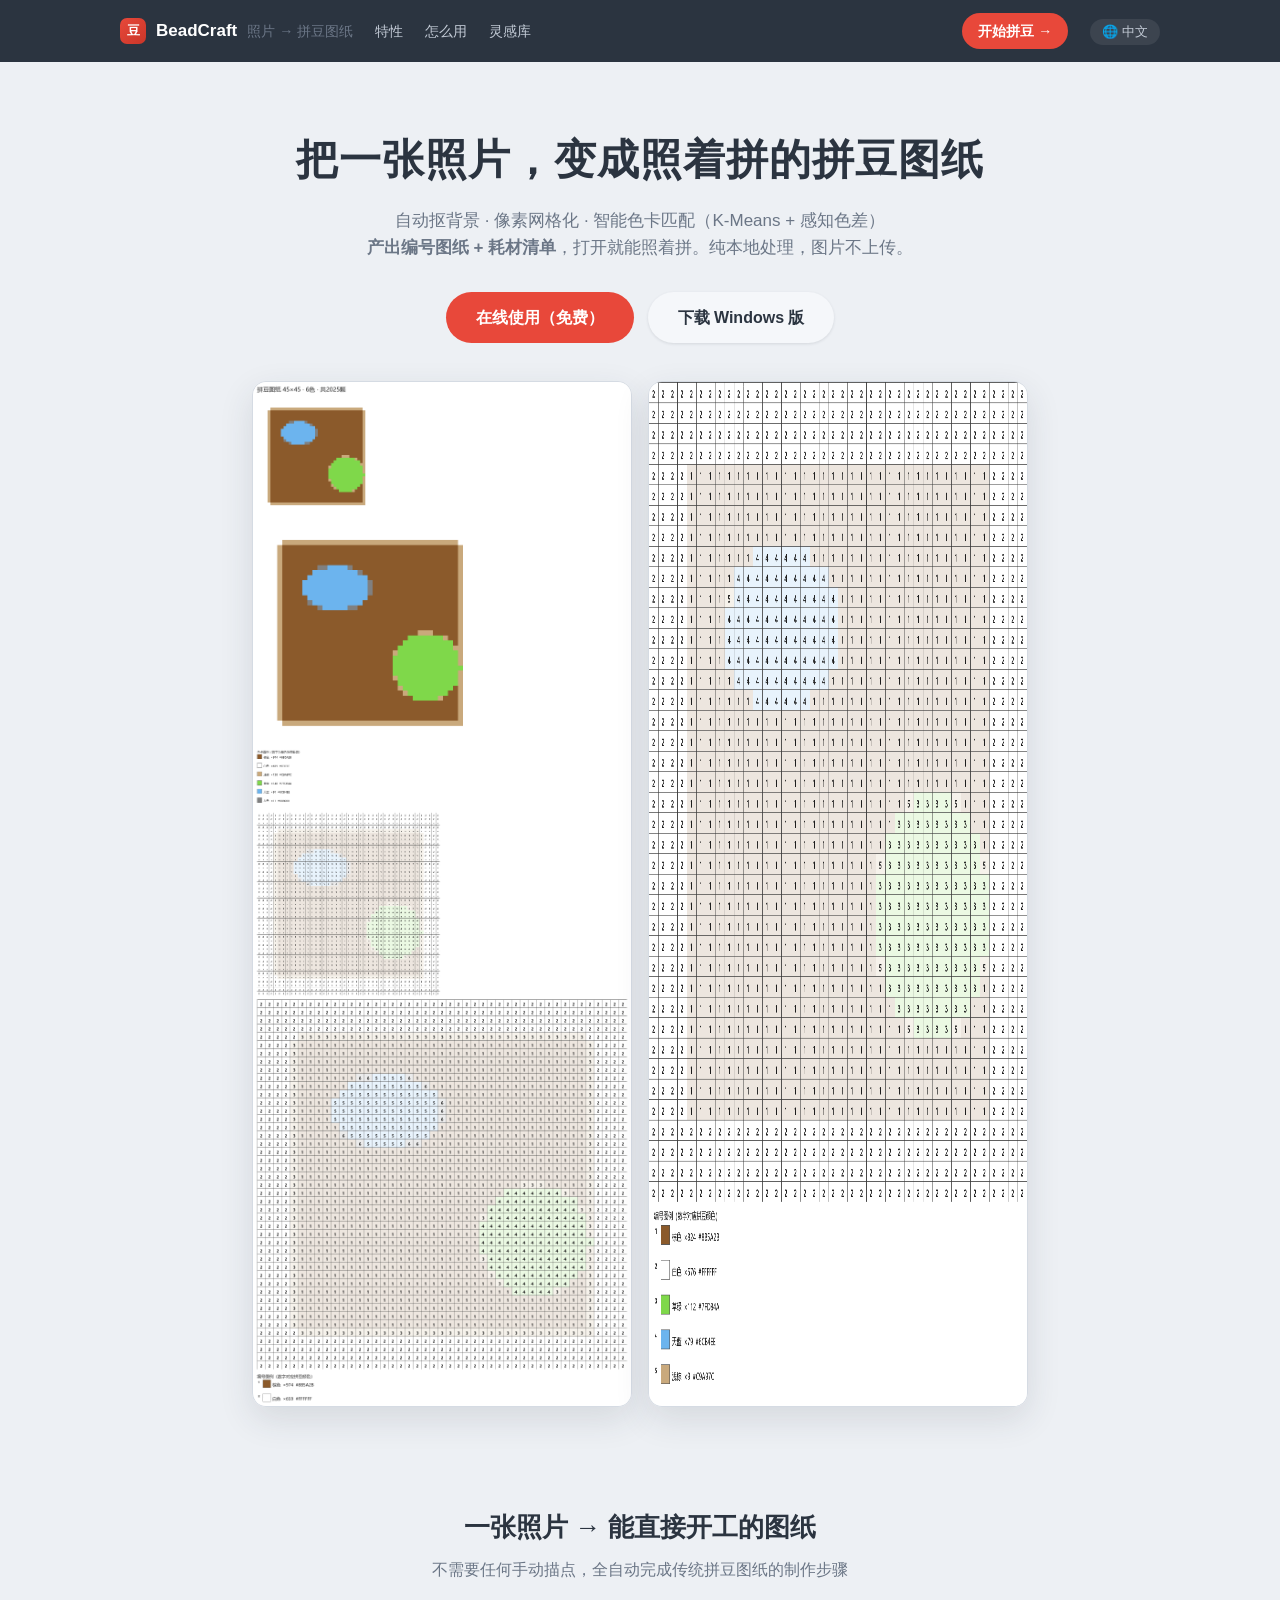
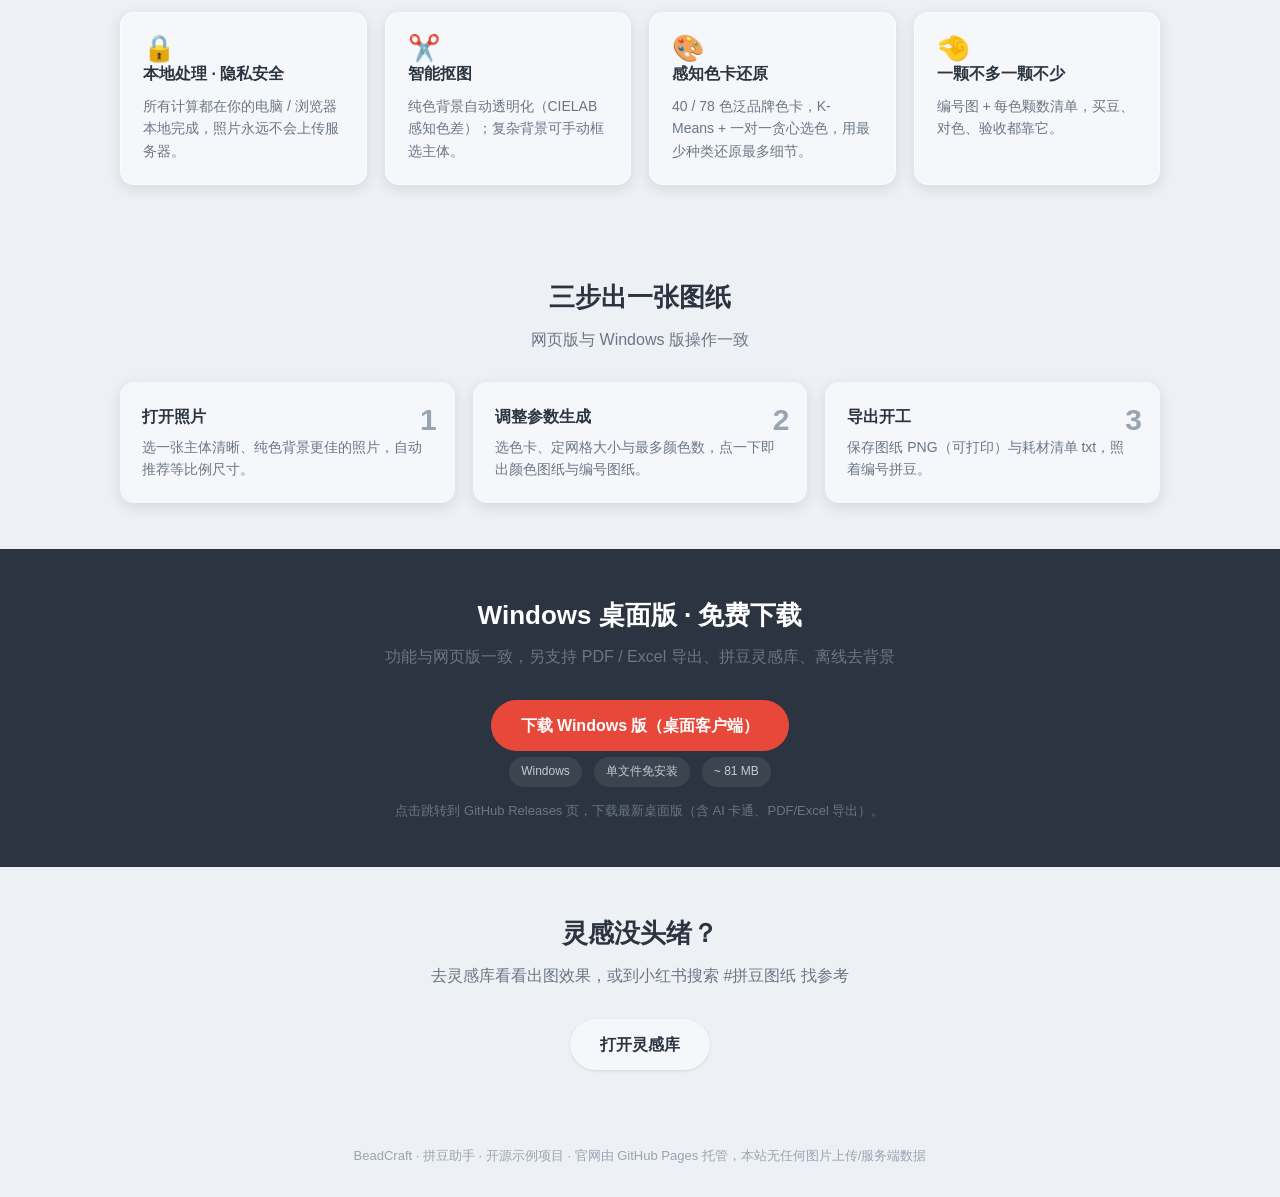
==== commit 52cdb93d: "feat: AI 卡通化（SenseNova 图生图）+ 改名 pixel-beads - 新增 AI 卡通：调商汤 sensenova-u1.5-lite 图像编辑模型（图生图），   生成卡通图后" ====
--- a/site/index.html
+++ b/site/index.html
@@ -117,14 +117,14 @@
     <p class="lead" data-lang="zh">功能与网页版一致，另支持 PDF / Excel 导出、拼豆灵感库、离线去背景</p>
     <p class="lead" data-lang="en" style="display:none">Same features as the web version, plus PDF/Excel export, inspiration gallery, and offline cutout</p>
     <div class="btnrow">
-      <a class="btn primary" id="dl-btn" href="https://github.com/keobey/pixel-beads/releases/download/v2.0/%E6%8B%BC%E8%B1%86%E5%8A%A9%E6%89%8B.exe" target="_blank">
-        <span data-lang="zh">下载 拼豆助手.exe</span>
-        <span data-lang="en" style="display:none">Download 拼豆助手.exe</span>
+      <a class="btn primary" id="dl-btn" href="https://github.com/AEB73D53/pixel-beads/releases" target="_blank">
+        <span data-lang="zh">下载 Windows 版（桌面客户端）</span>
+        <span data-lang="en" style="display:none">Download for Windows (desktop)</span>
       </a>
     </div>
-    <div class="badges"><span>Windows</span><span data-lang="zh">单文件免安装</span><span data-lang="en" style="display:none">Portable · No install</span><span>~ 79 MB</span></div>
-    <p class="note" data-lang="zh">下载按钮指向 GitHub Releases 发布资产；更新版本在 Releases 页查看。<br>已接入最新版本（v2.0）。</p>
-    <p class="note" data-lang="en" style="display:none">The download button links to the GitHub Releases asset. Check the Releases page for updates.<br>Latest version: v2.0.</p>
+    <div class="badges"><span>Windows</span><span data-lang="zh">单文件免安装</span><span data-lang="en" style="display:none">Portable · No install</span><span>~ 81 MB</span></div>
+    <p class="note" data-lang="zh">点击跳转到 GitHub Releases 页，下载最新桌面版（含 AI 卡通、PDF/Excel 导出）。</p>
+    <p class="note" data-lang="en" style="display:none">Jumps to GitHub Releases — grab the latest desktop build (AI cartoon, PDF/Excel export).</p>
   </div>
 </section>
 
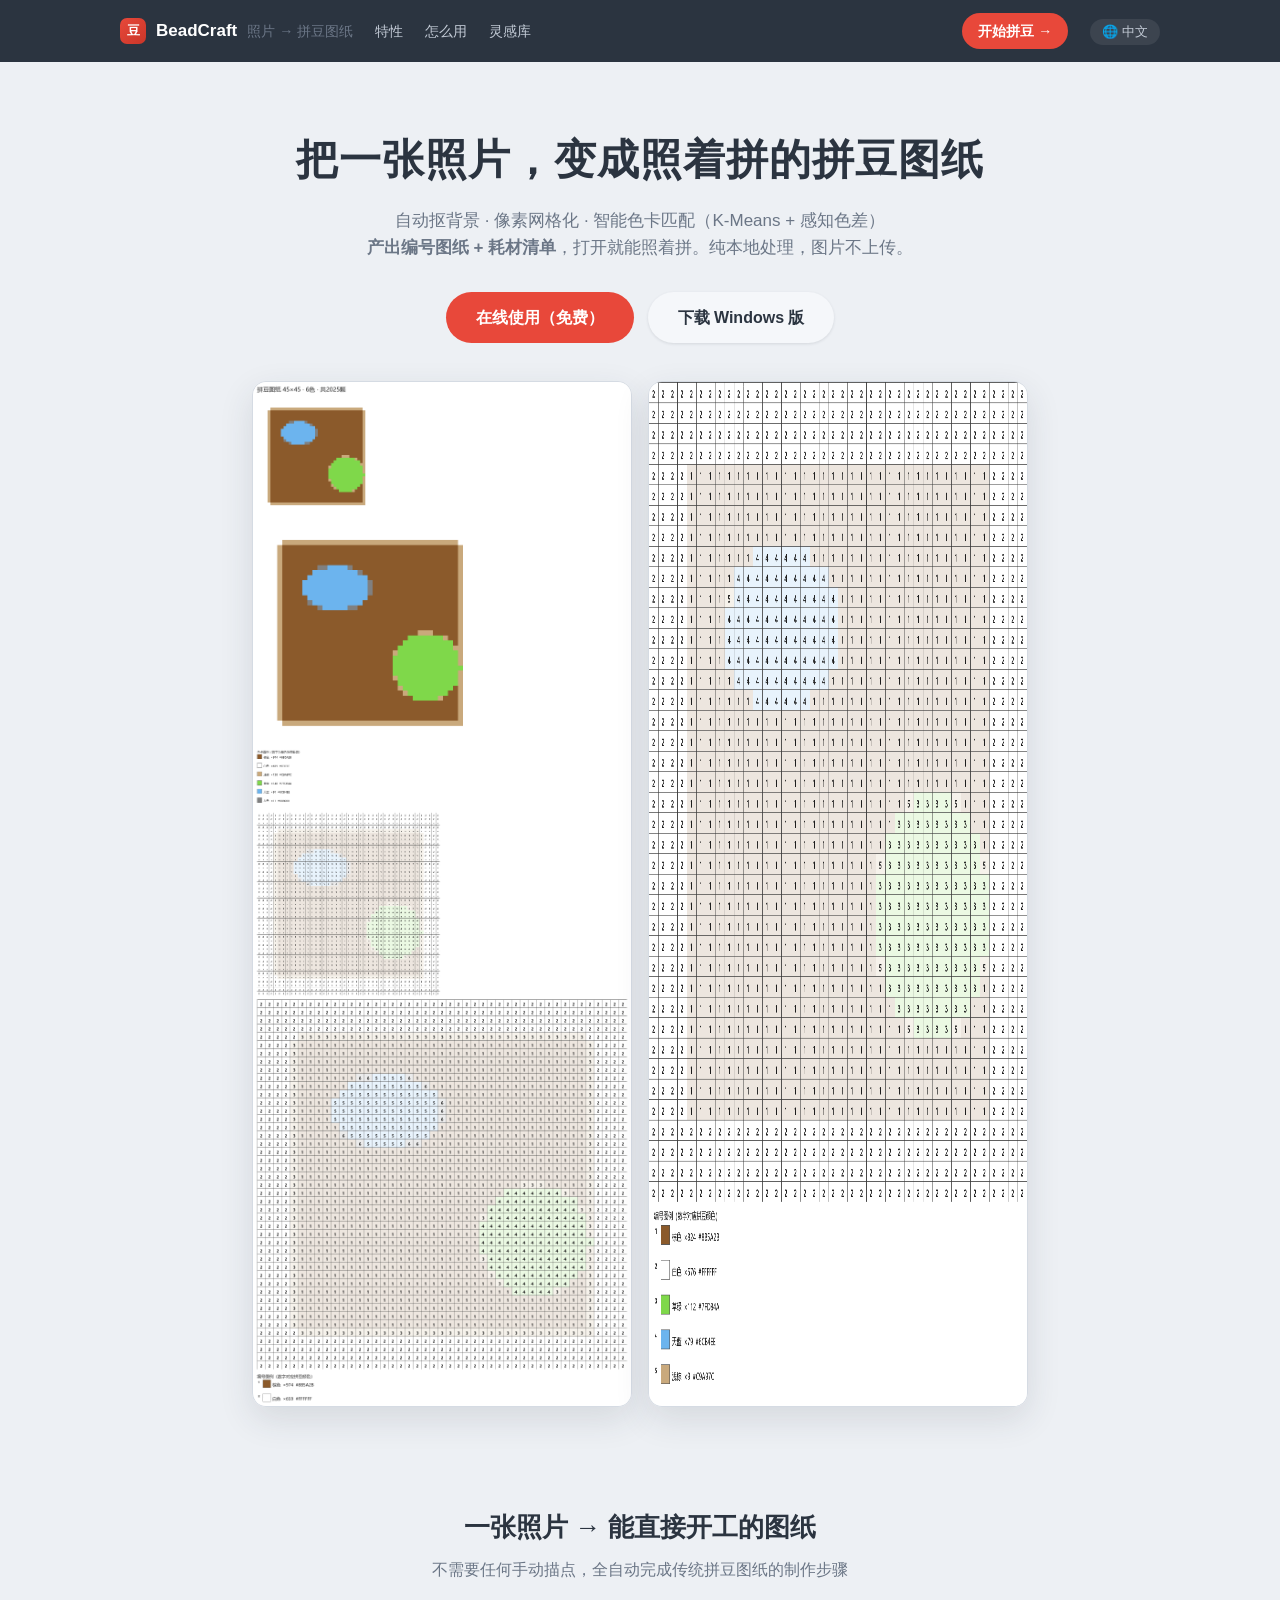
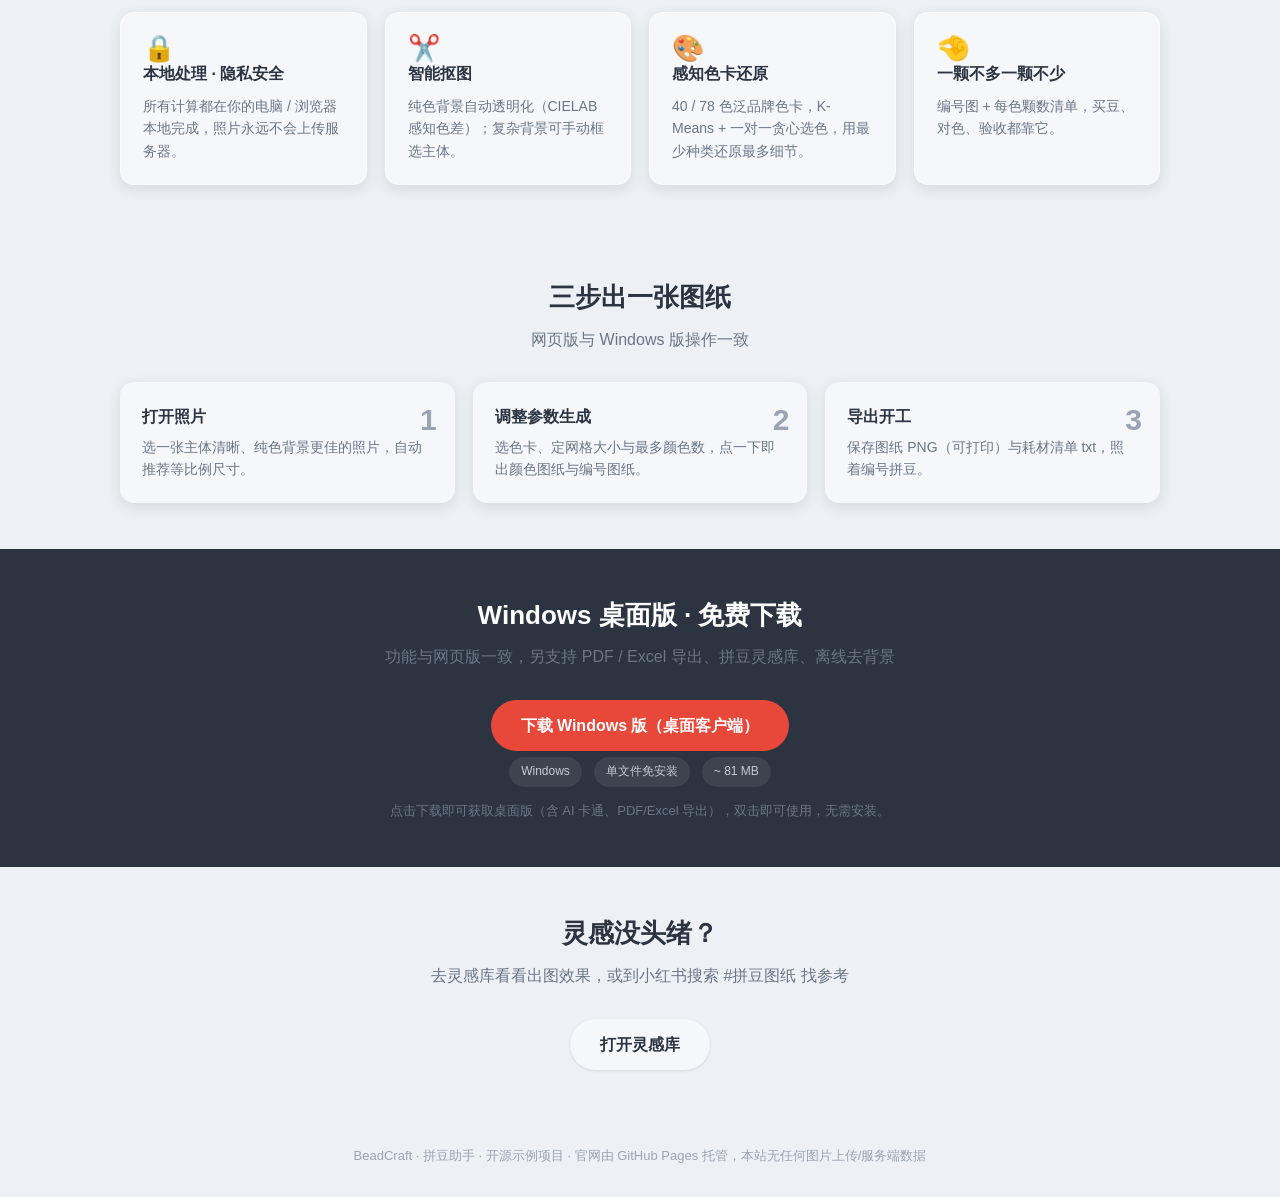
==== commit 208b83bc: "feat: 下载按钮自动获取最新 Release 的 exe" ====
--- a/site/index.html
+++ b/site/index.html
@@ -117,14 +117,14 @@
     <p class="lead" data-lang="zh">功能与网页版一致，另支持 PDF / Excel 导出、拼豆灵感库、离线去背景</p>
     <p class="lead" data-lang="en" style="display:none">Same features as the web version, plus PDF/Excel export, inspiration gallery, and offline cutout</p>
     <div class="btnrow">
-      <a class="btn primary" id="dl-btn" href="https://github.com/AEB73D53/pixel-beads/releases" target="_blank">
+      <a class="btn primary" id="dl-btn" target="_blank" onclick="latestDl(event)">
         <span data-lang="zh">下载 Windows 版（桌面客户端）</span>
         <span data-lang="en" style="display:none">Download for Windows (desktop)</span>
       </a>
     </div>
     <div class="badges"><span>Windows</span><span data-lang="zh">单文件免安装</span><span data-lang="en" style="display:none">Portable · No install</span><span>~ 81 MB</span></div>
-    <p class="note" data-lang="zh">点击跳转到 GitHub Releases 页，下载最新桌面版（含 AI 卡通、PDF/Excel 导出）。</p>
-    <p class="note" data-lang="en" style="display:none">Jumps to GitHub Releases — grab the latest desktop build (AI cartoon, PDF/Excel export).</p>
+    <p class="note" data-lang="zh">点击下载即可获取桌面版（含 AI 卡通、PDF/Excel 导出），双击即可使用，无需安装。</p>
+    <p class="note" data-lang="en" style="display:none">Click to download the desktop app (AI cartoon, PDF/Excel export). Double-click to run — no install needed.</p>
   </div>
 </section>
 
@@ -160,6 +160,23 @@
 function toggleLang() {
   document.getElementById("langSel").classList.toggle("open");
 }
+// 自动获取最新 Release 的 exe 下载链接
+function latestDl(e) {
+  e.preventDefault();
+  fetch("https://api.github.com/repos/AEB73D53/pixel-beads/releases/latest")
+    .then(r => r.json())
+    .then(data => {
+      if (!data.assets || !data.assets.length) {
+        window.open(data.html_url || "https://github.com/AEB73D53/pixel-beads/releases", "_blank");
+        return;
+      }
+      const exe = data.assets.find(a => /pixel-beads\.exe$/i.test(a.name));
+      window.open(exe ? exe.browser_download_url : data.html_url, "_blank");
+    })
+    .catch(() => {
+      window.open("https://github.com/AEB73D53/pixel-beads/releases", "_blank");
+    });
+}
 // 点击外部关闭下拉
 document.addEventListener("click", function(e) {
   const sel = document.getElementById("langSel");
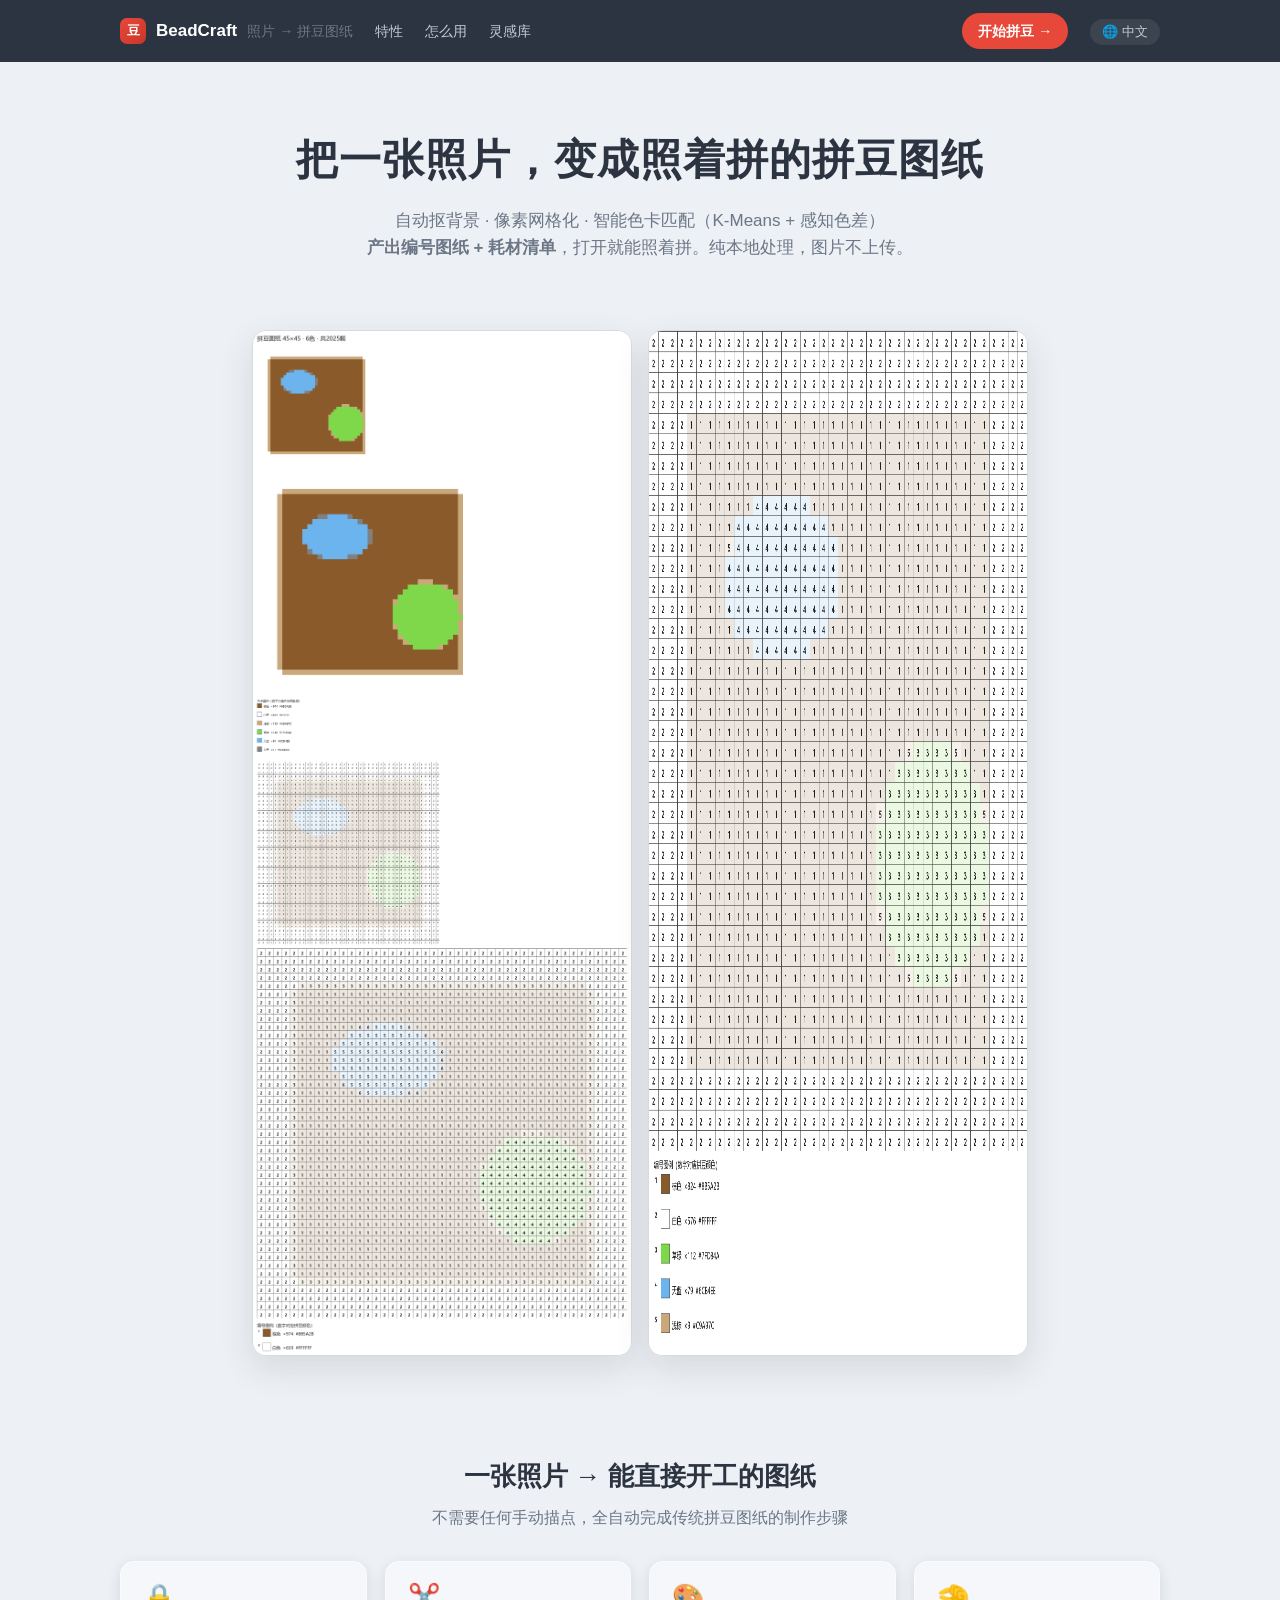
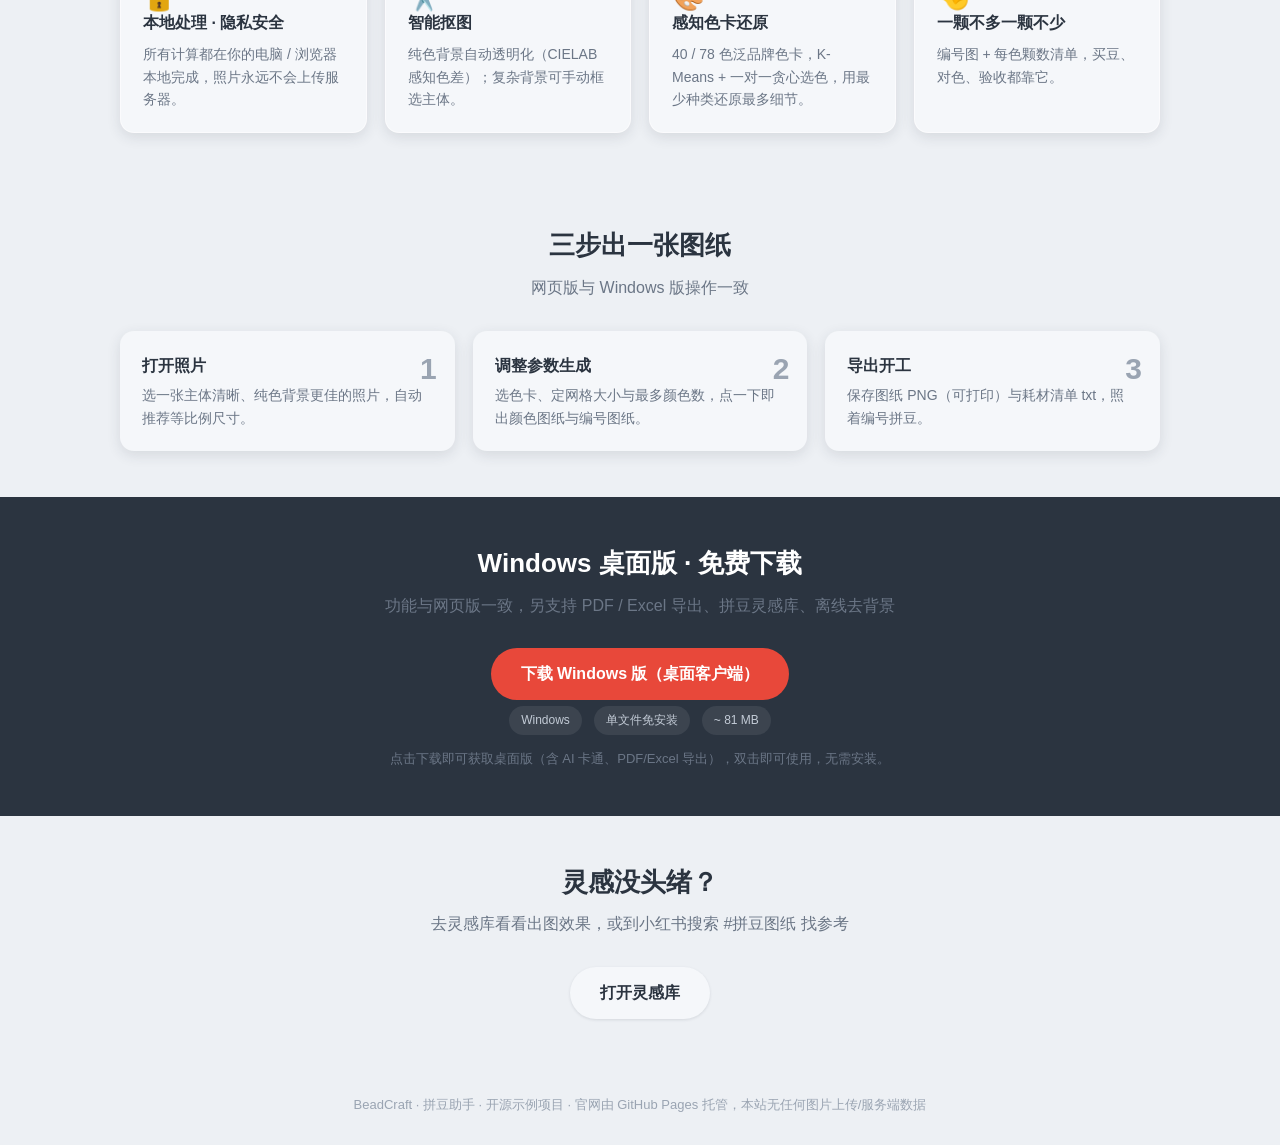
==== commit 09207614: "fix: 移除 hero 区重复的下载/在线使用按钮（顶栏已有）" ====
--- a/site/index.html
+++ b/site/index.html
@@ -43,12 +43,7 @@
       <b>产出编号图纸 + 耗材清单</b>，打开就能照着拼。纯本地处理，图片不上传。</p>
     <p class="sub" data-lang="en" style="display:none">Auto background removal · Pixel grid · Smart palette matching (K-Means + perceptual color)<br>
       <b>Numbered chart + shopping list</b>, ready to bead. 100% local — nothing is uploaded.</p>
-    <div class="btnrow">
-      <a class="btn primary" href="tool.html" data-lang="zh">在线使用（免费）</a>
-      <a class="btn primary" href="tool.html" data-lang="en" style="display:none">Use Online (Free)</a>
-      <a class="btn ghost" href="#download" data-lang="zh">下载 Windows 版</a>
-      <a class="btn ghost" href="#download" data-lang="en" style="display:none">Download for Windows</a>
-    </div>
+    <div class="btnrow"></div>
     <div class="hero-pic">
       <img src="assets/sample_t1.png" alt="拼豆图纸示例：颜色格子图 + 图例">
       <img src="assets/sample_number.png" alt="拼豆图纸示例：编号图">
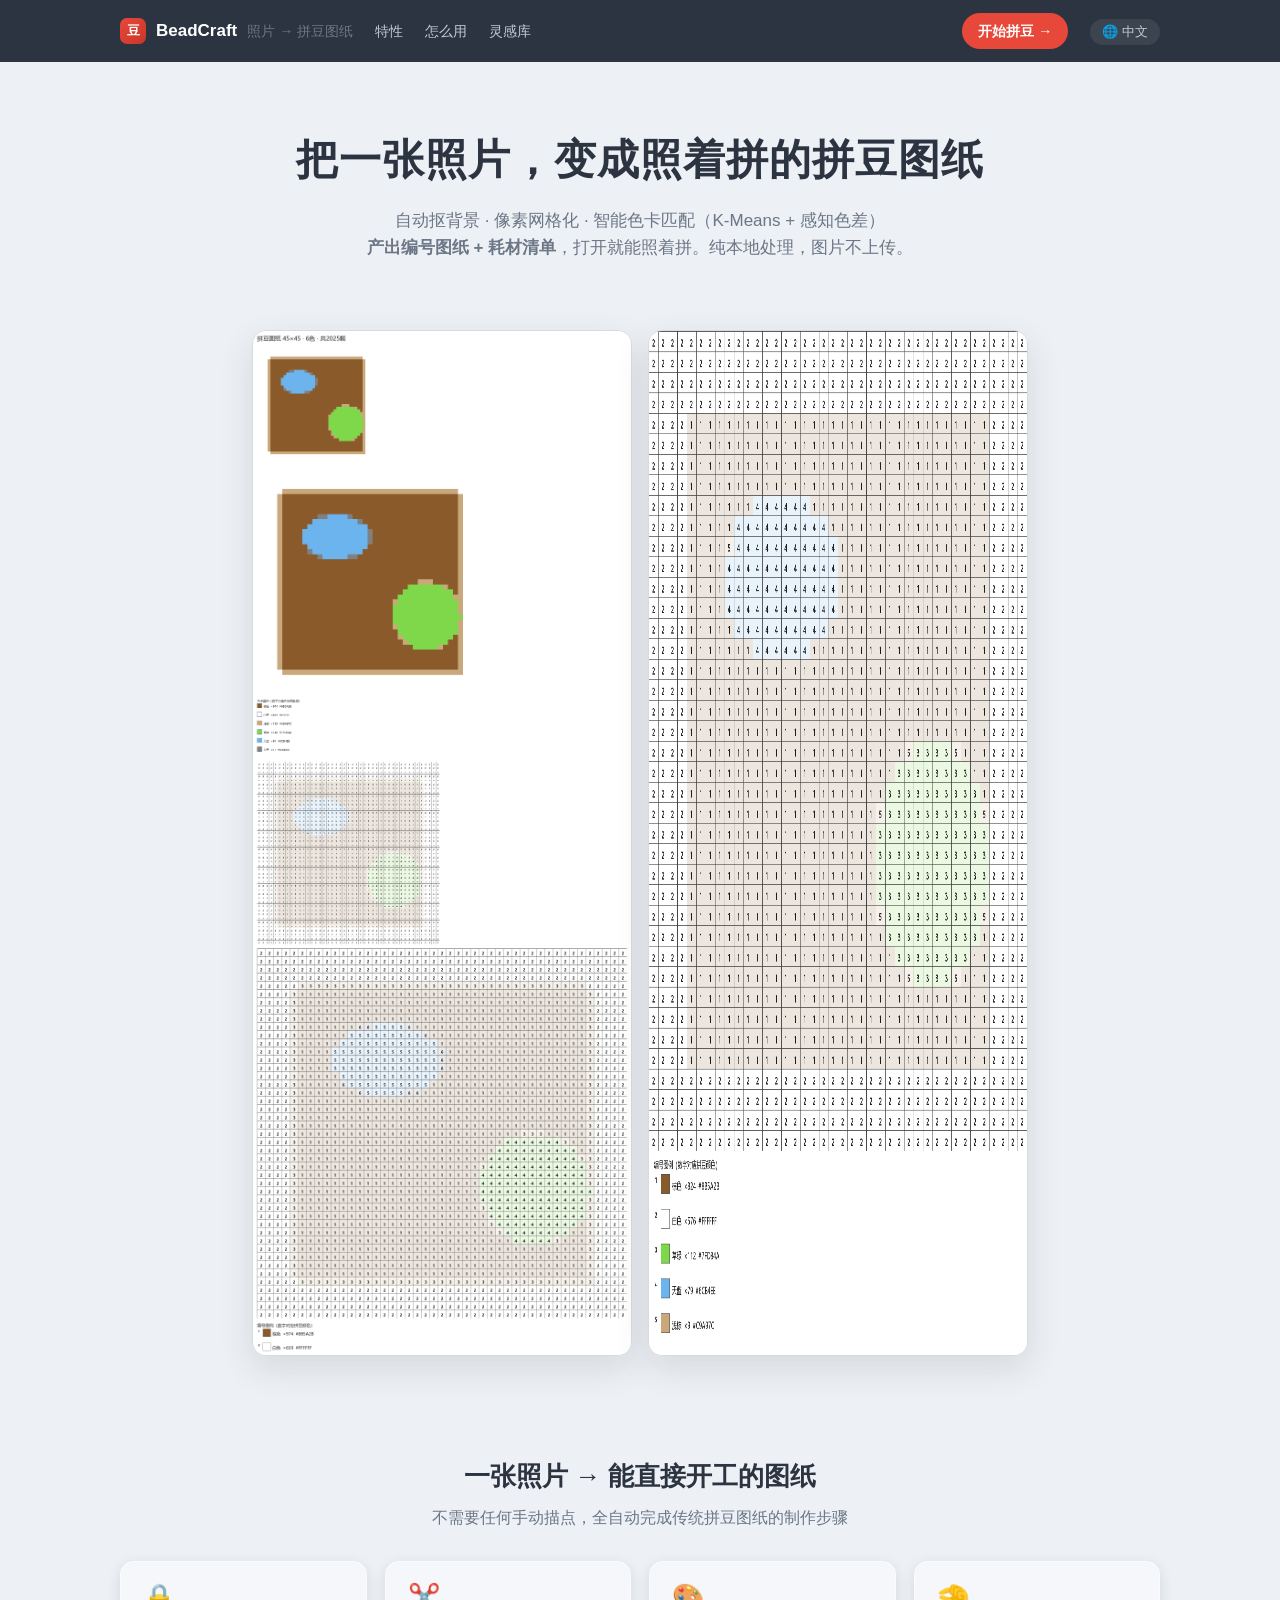
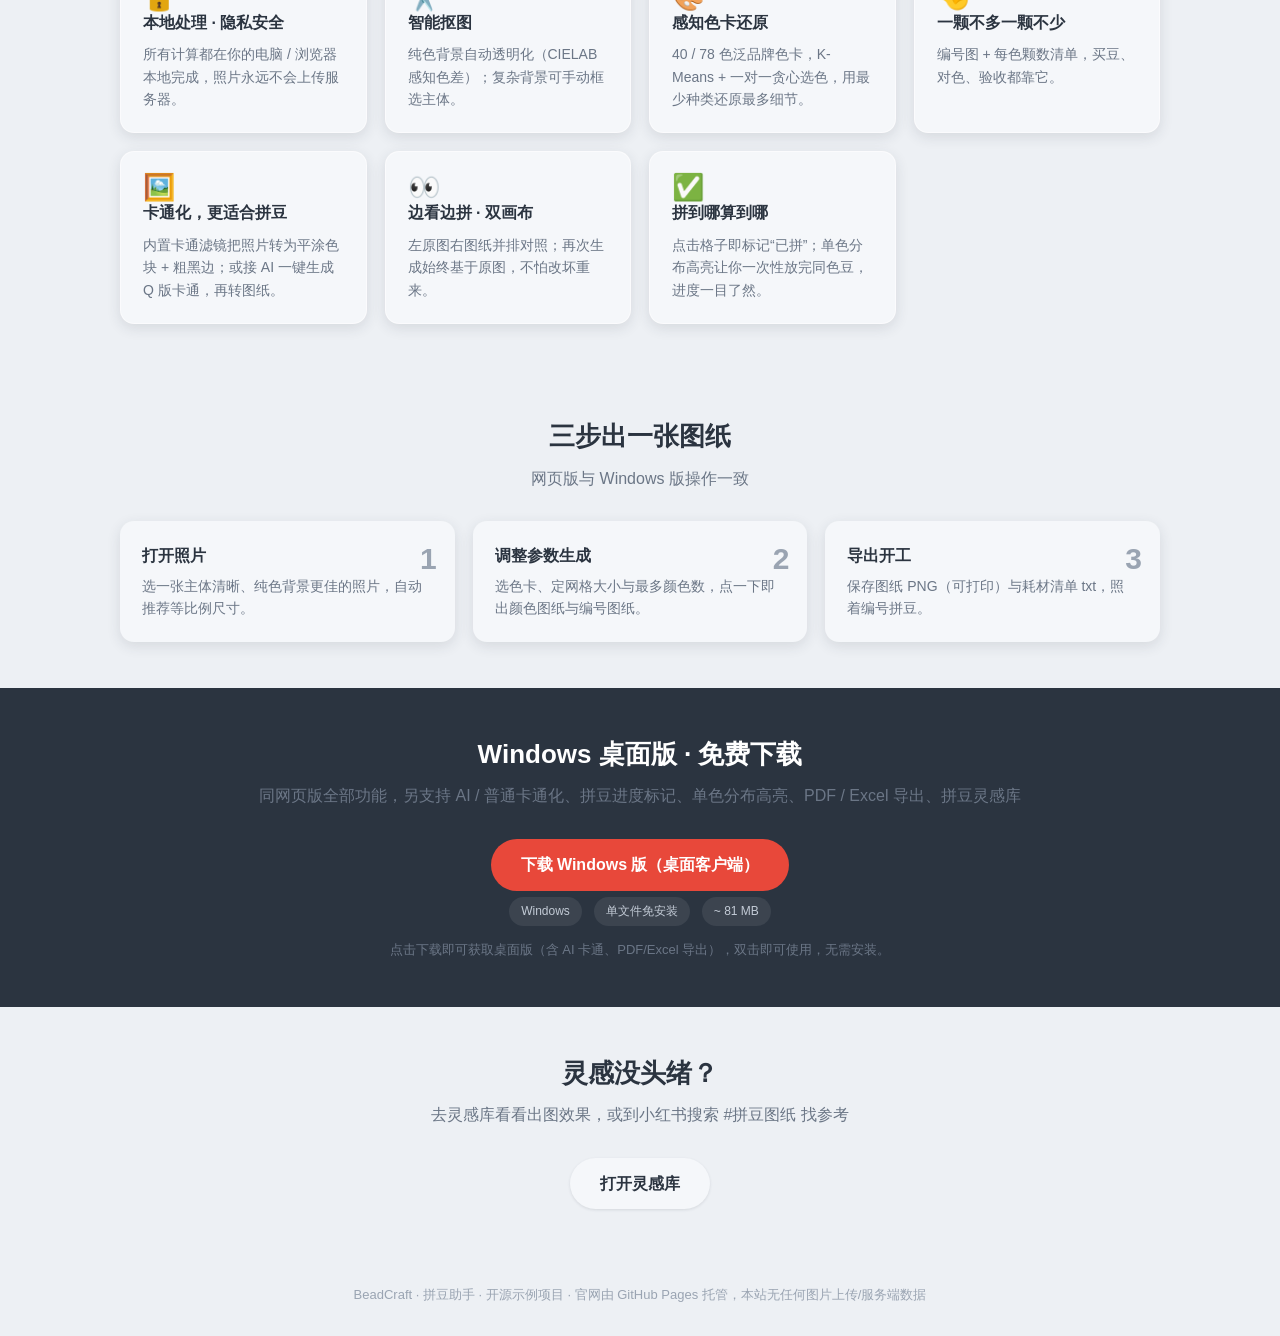
==== commit 98f12502: "site: 官网特性区同步桌面版新功能（卡通化/双画布/拼豆进度） Co-Authored-By: Claude Code <noreply@anthropic.com>" ====
--- a/site/index.html
+++ b/site/index.html
@@ -78,6 +78,21 @@
         <h3 data-lang="en" style="display:none">Exact Counts</h3>
         <p data-lang="zh">编号图 + 每色颗数清单，买豆、对色、验收都靠它。</p>
         <p data-lang="en" style="display:none">Numbered chart + per-color bead count — buy exactly what you need.</p></div>
+      <div class="card"><div class="emoji">🖼️</div>
+        <h3 data-lang="zh">卡通化，更适合拼豆</h3>
+        <h3 data-lang="en" style="display:none">Cartoonize & Bead</h3>
+        <p data-lang="zh">内置卡通滤镜把照片转为平涂色块 + 粗黑边；或接 AI 一键生成 Q 版卡通，再转图纸。</p>
+        <p data-lang="en" style="display:none">Built-in cartoon filter adds bold edges & flat colors; or generate an AI cartoon and turn it into a pattern.</p></div>
+      <div class="card"><div class="emoji">👀</div>
+        <h3 data-lang="zh">边看边拼 · 双画布</h3>
+        <h3 data-lang="en" style="display:none">Side-by-Side</h3>
+        <p data-lang="zh">左原图右图纸并排对照；再次生成始终基于原图，不怕改坏重来。</p>
+        <p data-lang="en" style="display:none">Original and pattern side by side; regenerate always starts from the original photo.</p></div>
+      <div class="card"><div class="emoji">✅</div>
+        <h3 data-lang="zh">拼到哪算到哪</h3>
+        <h3 data-lang="en" style="display:none">Progress Tracking</h3>
+        <p data-lang="zh">点击格子即标记“已拼”；单色分布高亮让你一次性放完同色豆，进度一目了然。</p>
+        <p data-lang="en" style="display:none">Tap a cell to mark it done; highlight one color at a time to place all beads of that color.</p></div>
     </div>
   </div>
 </section>
@@ -109,8 +124,8 @@
   <div class="wrap">
     <h2 data-lang="zh">Windows 桌面版 · 免费下载</h2>
     <h2 data-lang="en" style="display:none">Windows Desktop App · Free Download</h2>
-    <p class="lead" data-lang="zh">功能与网页版一致，另支持 PDF / Excel 导出、拼豆灵感库、离线去背景</p>
-    <p class="lead" data-lang="en" style="display:none">Same features as the web version, plus PDF/Excel export, inspiration gallery, and offline cutout</p>
+    <p class="lead" data-lang="zh">同网页版全部功能，另支持 AI / 普通卡通化、拼豆进度标记、单色分布高亮、PDF / Excel 导出、拼豆灵感库</p>
+    <p class="lead" data-lang="en" style="display:none">Everything in the web version, plus AI/local cartoonize, progress tracking, single-color view, PDF/Excel export & inspiration gallery</p>
     <div class="btnrow">
       <a class="btn primary" id="dl-btn" target="_blank" onclick="latestDl(event)">
         <span data-lang="zh">下载 Windows 版（桌面客户端）</span>
